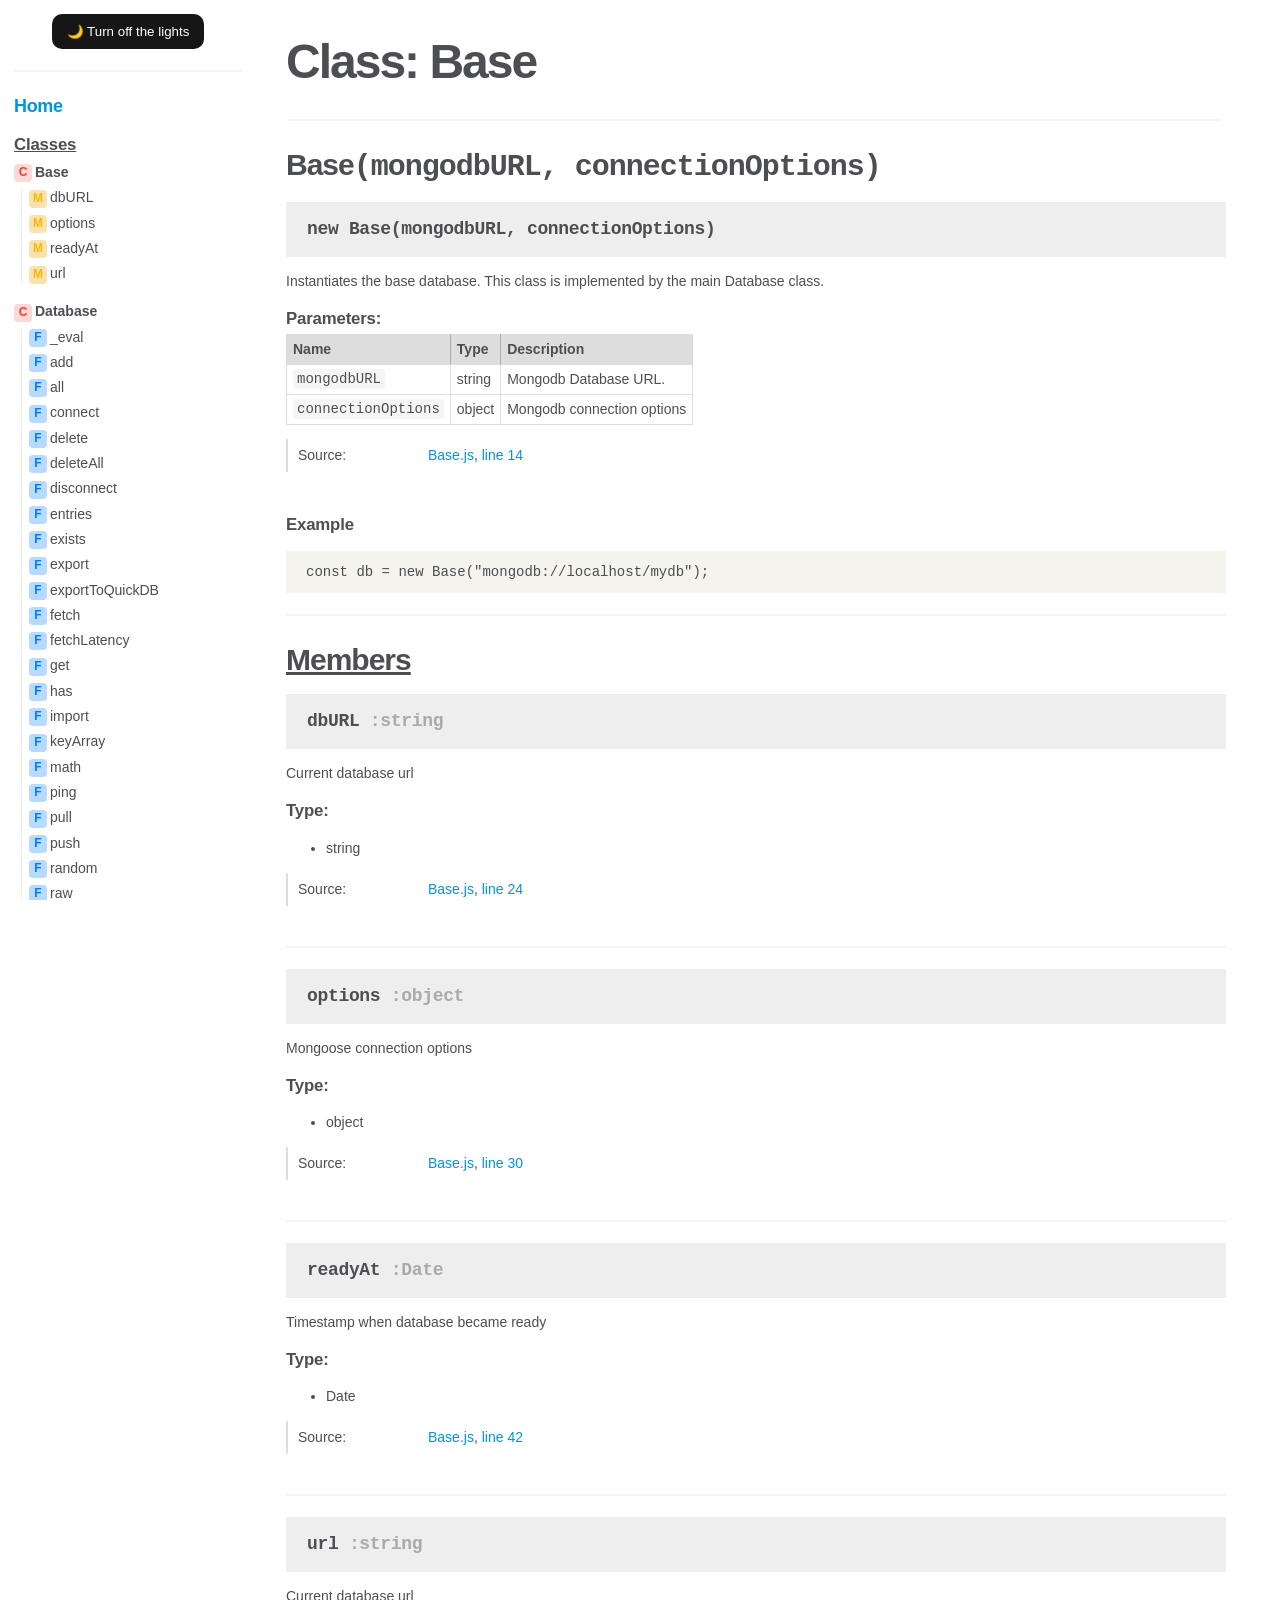
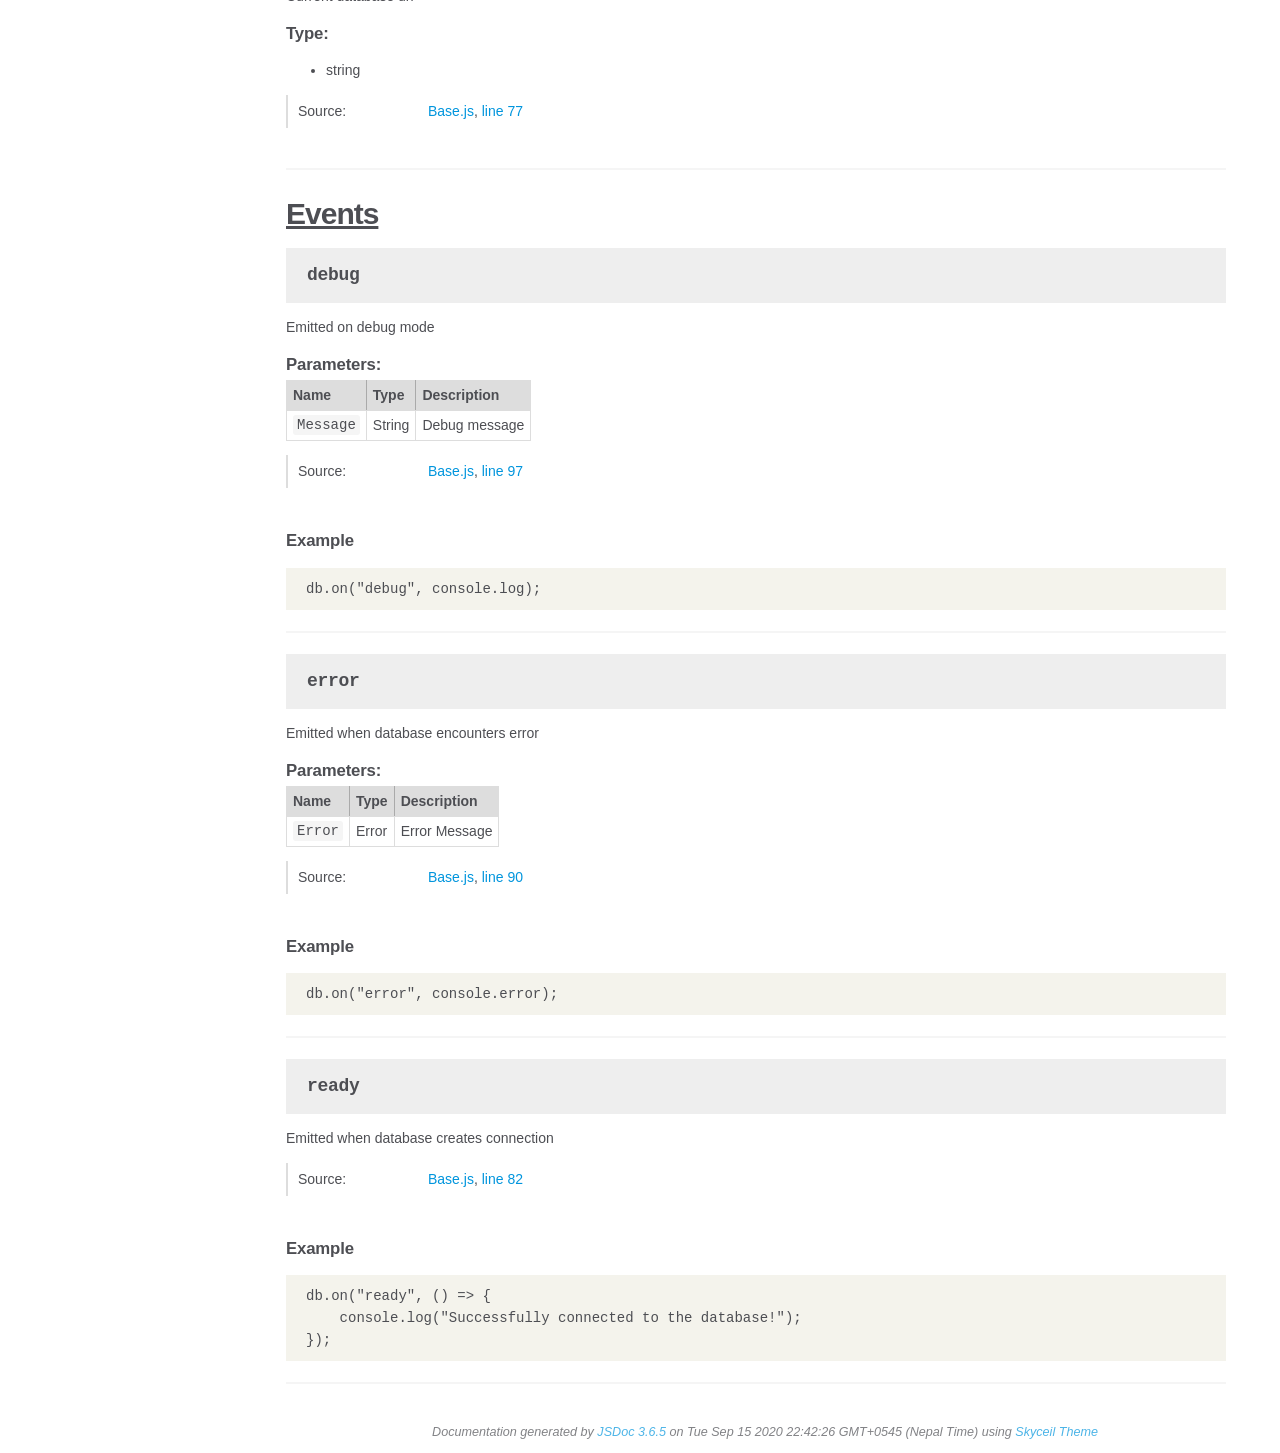
==== Base.html @ 70edd574 "update docs" ====
<!DOCTYPE html>
<html lang="en">
<head>
    <meta charset="utf-8">
    <title>Class: Base</title>

    <script src="scripts/prettify/prettify.js"></script>
    <script src="scripts/prettify/lang-css.js"></script>
    <script src="scripts/nav.js"></script>
    
    <meta name="viewport" content="width=device-width, initial-scale=1.0">

    <link type="text/css" rel="stylesheet" href="styles/skyceil.css">
    <link type="text/css" rel="stylesheet" href="styles/prettify.css">
</head>

<body>

<nav class="navbar">
    <div class="utilities">
        <center>
            <button class="theme" data-theme="light">🌙 Turn off the lights</button>
        </center>
    </div>
    <hr>
    <h4><a href="index.html">Home</a></h4><h5 class="no-bottom must-underline">Classes</h5><ul><li><span class="small-icon C">C</span><b><a href="Base.html">Base</a></b><ul class="has-class-methods"><li><span class="small-icon M">M</span><a href="Base.html#dbURL">dbURL</a></li><li><span class="small-icon M">M</span><a href="Base.html#options">options</a></li><li><span class="small-icon M">M</span><a href="Base.html#readyAt">readyAt</a></li><li><span class="small-icon M">M</span><a href="Base.html#url">url</a></li></ul></li><li><span class="small-icon C">C</span><b><a href="Database.html">Database</a></b><ul class="has-class-methods"><li><span class="small-icon F">F</span><a href="Database.html#_eval">_eval</a></li><li><span class="small-icon F">F</span><a href="Database.html#add">add</a></li><li><span class="small-icon F">F</span><a href="Database.html#all">all</a></li><li><span class="small-icon F">F</span><a href="Database.html#connect">connect</a></li><li><span class="small-icon F">F</span><a href="Database.html#delete">delete</a></li><li><span class="small-icon F">F</span><a href="Database.html#deleteAll">deleteAll</a></li><li><span class="small-icon F">F</span><a href="Database.html#disconnect">disconnect</a></li><li><span class="small-icon F">F</span><a href="Database.html#entries">entries</a></li><li><span class="small-icon F">F</span><a href="Database.html#exists">exists</a></li><li><span class="small-icon F">F</span><a href="Database.html#export">export</a></li><li><span class="small-icon F">F</span><a href="Database.html#exportToQuickDB">exportToQuickDB</a></li><li><span class="small-icon F">F</span><a href="Database.html#fetch">fetch</a></li><li><span class="small-icon F">F</span><a href="Database.html#fetchLatency">fetchLatency</a></li><li><span class="small-icon F">F</span><a href="Database.html#get">get</a></li><li><span class="small-icon F">F</span><a href="Database.html#has">has</a></li><li><span class="small-icon F">F</span><a href="Database.html#import">import</a></li><li><span class="small-icon F">F</span><a href="Database.html#keyArray">keyArray</a></li><li><span class="small-icon F">F</span><a href="Database.html#math">math</a></li><li><span class="small-icon F">F</span><a href="Database.html#ping">ping</a></li><li><span class="small-icon F">F</span><a href="Database.html#pull">pull</a></li><li><span class="small-icon F">F</span><a href="Database.html#push">push</a></li><li><span class="small-icon F">F</span><a href="Database.html#random">random</a></li><li><span class="small-icon F">F</span><a href="Database.html#raw">raw</a></li><li><span class="small-icon F">F</span><a href="Database.html#set">set</a></li><li><span class="small-icon F">F</span><a href="Database.html#startsWith">startsWith</a></li><li><span class="small-icon F">F</span><a href="Database.html#subtract">subtract</a></li><li><span class="small-icon F">F</span><a href="Database.html#toString">toString</a></li><li><span class="small-icon F">F</span><a href="Database.html#type">type</a></li><li><span class="small-icon F">F</span><a href="Database.html#valueArray">valueArray</a></li><li><span class="small-icon M">M</span><a href="Database.html#name">name</a></li><li><span class="small-icon M">M</span><a href="Database.html#schema">schema</a></li><li><span class="small-icon M">M</span><a href="Database.html#uptime">uptime</a></li><li><span class="small-icon M">M</span><a href="Database.html#utils">utils</a></li></ul></li><li><span class="small-icon C">C</span><b><a href="MemoryStorage.html">MemoryStorage</a></b><ul class="has-class-methods"><li><span class="small-icon F">F</span><a href="MemoryStorage.html#all">all</a></li><li><span class="small-icon F">F</span><a href="MemoryStorage.html#delete">delete</a></li><li><span class="small-icon F">F</span><a href="MemoryStorage.html#deleteAll">deleteAll</a></li><li><span class="small-icon F">F</span><a href="MemoryStorage.html#exists">exists</a></li><li><span class="small-icon F">F</span><a href="MemoryStorage.html#export">export</a></li><li><span class="small-icon F">F</span><a href="MemoryStorage.html#fetch">fetch</a></li><li><span class="small-icon F">F</span><a href="MemoryStorage.html#get">get</a></li><li><span class="small-icon F">F</span><a href="MemoryStorage.html#has">has</a></li><li><span class="small-icon F">F</span><a href="MemoryStorage.html#set">set</a></li><li><span class="small-icon F">F</span><a href="MemoryStorage.html#startsWith">startsWith</a></li></ul></li></ul><h5 class="no-bottom must-underline">Events</h5><ul><li><span class="small-icon E">E</span><a href="Base.html#event:debug">debug</a></li><li><span class="small-icon E">E</span><a href="Base.html#event:error">error</a></li><li><span class="small-icon E">E</span><a href="Base.html#event:ready">ready</a></li></ul>
</nav>

<div id="main">
    <div class="burger">
        <div class="burger-line-1"></div>
        <div class="burger-line-2"></div>
        <div class="burger-line-3"></div>
    </div>

    <h1 class="page-title">Class: Base</h1>

    




<section>
<header>
    <hr>
    
        <h2><span class="attribs"><span class="type-signature"></span></span>Base<span class="signature">(mongodbURL, connectionOptions)</span><span class="type-signature"></span></h2>
        
    
</header>

<article>
    <div class="container-overview">
    
        

    

    
    <h4 class="name" id="Base"><span class="type-signature"></span>new Base<span class="signature">(mongodbURL, connectionOptions)</span><span class="type-signature"></span></h4>
    

    



<div class="description">
    <p>Instantiates the base database.
This class is implemented by the main Database class.</p>
</div>









    <h5>Parameters:</h5>
    

<div class="table-box">
    <table class="params">
        <thead>
        <tr>
            
            <th>Name</th>
            

            <th>Type</th>

            

            

            <th class="last">Description</th>
        </tr>
        </thead>

        <tbody>
        

            <tr>
                
                    <td class="name"><code>mongodbURL</code></td>
                

                <td class="type">
                
                    
<span class="param-type">string</span>


                
                </td>

                

                

                <td class="description last"><p>Mongodb Database URL.</p></td>
            </tr>

        

            <tr>
                
                    <td class="name"><code>connectionOptions</code></td>
                

                <td class="type">
                
                    
<span class="param-type">object</span>


                
                </td>

                

                

                <td class="description last"><p>Mongodb connection options</p></td>
            </tr>

        
        </tbody>
    </table>
</div>






<dl class="details">

    

    

    

    

    

    

    

    

    

    

    

    

    
    <dt class="tag-source">Source:</dt>
    <dd class="tag-source"><ul class="dummy"><li>
        <a href="Base.js.html">Base.js</a>, <a href="Base.js.html#line14">line 14</a>
    </li></ul></dd>
    

    

    

    
</dl>



















    <h5>Example</h5>
    
    <pre class="prettyprint example linenums"><code>const db = new Base("mongodb://localhost/mydb");</code></pre>



<hr>
    
    </div>

    

    

    

    

    

    

    
        <h3 class="subsection-title">Members</h3>

        
            
<h4 class="name" id="dbURL"><span class="type-signature"></span>dbURL<span class="type-signature"> :string</span></h4>




<div class="description">
    <p>Current database url</p>
</div>



    <h5>Type:</h5>
    <ul>
        <li>
            
<span class="param-type">string</span>


        </li>
    </ul>





<dl class="details">

    

    

    

    

    

    

    

    

    

    

    

    

    
    <dt class="tag-source">Source:</dt>
    <dd class="tag-source"><ul class="dummy"><li>
        <a href="Base.js.html">Base.js</a>, <a href="Base.js.html#line24">line 24</a>
    </li></ul></dd>
    

    

    

    
</dl>






<hr>
        
            
<h4 class="name" id="options"><span class="type-signature"></span>options<span class="type-signature"> :object</span></h4>




<div class="description">
    <p>Mongoose connection options</p>
</div>



    <h5>Type:</h5>
    <ul>
        <li>
            
<span class="param-type">object</span>


        </li>
    </ul>





<dl class="details">

    

    

    

    

    

    

    

    

    

    

    

    

    
    <dt class="tag-source">Source:</dt>
    <dd class="tag-source"><ul class="dummy"><li>
        <a href="Base.js.html">Base.js</a>, <a href="Base.js.html#line30">line 30</a>
    </li></ul></dd>
    

    

    

    
</dl>






<hr>
        
            
<h4 class="name" id="readyAt"><span class="type-signature"></span>readyAt<span class="type-signature"> :Date</span></h4>




<div class="description">
    <p>Timestamp when database became ready</p>
</div>



    <h5>Type:</h5>
    <ul>
        <li>
            
<span class="param-type">Date</span>


        </li>
    </ul>





<dl class="details">

    

    

    

    

    

    

    

    

    

    

    

    

    
    <dt class="tag-source">Source:</dt>
    <dd class="tag-source"><ul class="dummy"><li>
        <a href="Base.js.html">Base.js</a>, <a href="Base.js.html#line42">line 42</a>
    </li></ul></dd>
    

    

    

    
</dl>






<hr>
        
            
<h4 class="name" id="url"><span class="type-signature"></span>url<span class="type-signature"> :string</span></h4>




<div class="description">
    <p>Current database url</p>
</div>



    <h5>Type:</h5>
    <ul>
        <li>
            
<span class="param-type">string</span>


        </li>
    </ul>





<dl class="details">

    

    

    

    

    

    

    

    

    

    

    

    

    
    <dt class="tag-source">Source:</dt>
    <dd class="tag-source"><ul class="dummy"><li>
        <a href="Base.js.html">Base.js</a>, <a href="Base.js.html#line77">line 77</a>
    </li></ul></dd>
    

    

    

    
</dl>






<hr>
        
    

    

    

    
        <h3 class="subsection-title">Events</h3>

        
            

    

    
    <h4 class="name" id="event:debug">debug</h4>
    

    



<div class="description">
    <p>Emitted on debug mode</p>
</div>









    <h5>Parameters:</h5>
    

<div class="table-box">
    <table class="params">
        <thead>
        <tr>
            
            <th>Name</th>
            

            <th>Type</th>

            

            

            <th class="last">Description</th>
        </tr>
        </thead>

        <tbody>
        

            <tr>
                
                    <td class="name"><code>Message</code></td>
                

                <td class="type">
                
                    
<span class="param-type">String</span>


                
                </td>

                

                

                <td class="description last"><p>Debug message</p></td>
            </tr>

        
        </tbody>
    </table>
</div>






<dl class="details">

    

    

    

    

    

    

    

    

    

    

    

    

    
    <dt class="tag-source">Source:</dt>
    <dd class="tag-source"><ul class="dummy"><li>
        <a href="Base.js.html">Base.js</a>, <a href="Base.js.html#line97">line 97</a>
    </li></ul></dd>
    

    

    

    
</dl>



















    <h5>Example</h5>
    
    <pre class="prettyprint example linenums"><code>db.on("debug", console.log);</code></pre>



<hr>
        
            

    

    
    <h4 class="name" id="event:error">error</h4>
    

    



<div class="description">
    <p>Emitted when database encounters error</p>
</div>









    <h5>Parameters:</h5>
    

<div class="table-box">
    <table class="params">
        <thead>
        <tr>
            
            <th>Name</th>
            

            <th>Type</th>

            

            

            <th class="last">Description</th>
        </tr>
        </thead>

        <tbody>
        

            <tr>
                
                    <td class="name"><code>Error</code></td>
                

                <td class="type">
                
                    
<span class="param-type">Error</span>


                
                </td>

                

                

                <td class="description last"><p>Error Message</p></td>
            </tr>

        
        </tbody>
    </table>
</div>






<dl class="details">

    

    

    

    

    

    

    

    

    

    

    

    

    
    <dt class="tag-source">Source:</dt>
    <dd class="tag-source"><ul class="dummy"><li>
        <a href="Base.js.html">Base.js</a>, <a href="Base.js.html#line90">line 90</a>
    </li></ul></dd>
    

    

    

    
</dl>



















    <h5>Example</h5>
    
    <pre class="prettyprint example linenums"><code>db.on("error", console.error);</code></pre>



<hr>
        
            

    

    
    <h4 class="name" id="event:ready">ready</h4>
    

    



<div class="description">
    <p>Emitted when database creates connection</p>
</div>













<dl class="details">

    

    

    

    

    

    

    

    

    

    

    

    

    
    <dt class="tag-source">Source:</dt>
    <dd class="tag-source"><ul class="dummy"><li>
        <a href="Base.js.html">Base.js</a>, <a href="Base.js.html#line82">line 82</a>
    </li></ul></dd>
    

    

    

    
</dl>



















    <h5>Example</h5>
    
    <pre class="prettyprint example linenums"><code>db.on("ready", () => {    console.log("Successfully connected to the database!");});</code></pre>



<hr>
        
    
</article>

</section>





</div>

<br class="clear">

<footer>
    Documentation generated by <a href="https://github.com/jsdoc/jsdoc">JSDoc 3.6.5</a> on Tue Sep 15 2020 22:42:26 GMT+0545 (Nepal Time) using <a href="https://github.com/zyrouge/jsdoc-skyceil">Skyceil Theme</a>
</footer>

<script>prettyPrint();</script>
<script src="scripts/linenumber.js"></script>

</body>
</html>
---- styles/skyceil.css ----
@font-face {
    font-family: 'Montserrat';
    font-weight: normal;
    font-style: normal;
    src: url('../fonts/Poppins-Regular.ttf') format('truetype');
}

@font-face {
    font-family: 'Montserrat Light';
    font-weight: normal;
    font-style: normal;
    src: url('../fonts/Poppins-Light.ttf') format('truetype');
}

:root {
    --font: #4d4e53;
    --second-font: #aaa;

    --background: #fff;

    --link: #0095dd;
    --attr-link: #999;

    --border: #ddd;
    --second-border: #eee;

    --code-bg: #e2e2e2;
    --simple-code: #f5f5f5;

    --disabled: #454545;
    --important-red: #950B02;
    
    --alpha-dark: #2f3136;
    --dark-lite: #24292e;
}

body[data-theme="dark"] {
    --font: #ccc;
    --second-font: #e1e1ff;

    --background: #161616;

    --link: #00a2f3;
    --attr-link: #d8d8e7;

    --border: #272727;
    --second-border: #252525;

    --code-bg: #3d3d3d;
    --simple-code: #1d1d1d;

    --disabled: #454545;
    --important-red: #950B02;
}

.theme {
    padding: 10px 15px;
    background: #161616;
    color: #fff;
    border: none;
    border-radius: 10px;
    outline: none;
}

body[data-theme="dark"] .theme {
    background: #fff;
    color: #161616;
}

html
{
    overflow-x: hidden;
    font-size: 14px;
}

body
{
    font-family: 'Montserrat', sans-serif;
    line-height: 1.5;
    color: var(--font);
    background-color: var(--background);
    margin: 0;
    padding: 0;
    width: 100%;
    height: 100%;
}

a, a:visited, a:active {
    color: var(--link);
    text-decoration: none;
}

a:hover {
    text-decoration: underline;
}

header
{
    display: block;
    padding-right: 4px;
}

tt, code, kbd, samp {
    font-family: Consolas, Monaco, 'Andale Mono', monospace;
}

.class-description {
    font-size: 130%;
    line-height: 140%;
    margin-bottom: 1em;
    margin-top: 1em;
}

.class-description:empty {
    margin: 0;
}

#main {
    float: right;
    width: 80%;
}

.page-title {
    padding-top: 1rem;
    padding-left: 30px;
}

article dl {
    margin-bottom: 40px;
}

article img {
  max-width: 100%;
}

section
{
    display: block;
    background-color: var(--background);
    padding: 0 24px 12px 30px;
    margin-right: 30px;
}

.variation {
    display: none;
}

.signature-attributes {
    font-size: 60%;
    color: var(--second-font);
    font-style: italic;
    font-weight: lighter;
}

nav
{
    display: block;
    float: left;
    width: 20%;
    box-sizing: border-box;
    padding: 1rem;
    position: fixed;
    overflow-x: auto;
    overflow-y: scroll;
    height: 100%;
    left: 0;
    transition: cubic-bezier(0.76, 0.01, 0.3, 0.99) 0.75s;
}

nav ul {
    font-size: 100%;
    line-height: 17px;
    padding: 0;
    margin: 0;
    margin-bottom: 12px;
    list-style-type: none;
}

nav .no-bottom {
    margin-bottom: 0 !important;
}

nav ul a, nav ul a:visited, nav ul a:active {
    line-height: 18px;
    color: var(--font);
}

nav ul a:active {
    text-decoration: underline;
}

nav h3 {
    margin-top: 12px;
}

nav li {
    margin-top: 6px;
}

.burger {
    display: none;
    width: 40px;
    position: fixed;
    top: 10px;
    right: 10px;
    z-index: 1;
    background: rgb(245, 245, 245, 0.5);
    border-radius: 5px;
    padding: 3px;
    transition: 0.5s;
}

.burger-line-1, .burger-line-2, .burger-line-3 {
    margin: 4px;
    padding: 3px;
    background: var(--font);
    border-radius: 5px;
    opacity: 1;
    transition: 0.5s;
}

.burger.is-active {
    border-radius: 20px;
}

.burger.is-active .burger-line-1 {
    transform: translateY(10px) rotate(45deg);
}

.burger.is-active .burger-line-2 {
    opacity: 0;
}

.burger.is-active .burger-line-3 {
    transform: translateY(-10px) rotate(-45deg);
}

footer {
    display: block;
    padding: 6px;
    font-style: italic;
    font-size: 90%;
    text-align: center;
    opacity: 0.7;
    padding-left: 20%;
    margin-bottom: 1rem;
}

h1, h2, h3, h4 {
    margin: 0;
}

h1
{
    font-family: 'Montserrat Light', sans-serif;
    font-size: 48px;
    letter-spacing: -2px;
    margin: 12px 24px 20px 0px;
}

h2, h3.subsection-title
{
    font-size: 30px;
    font-weight: 700;
    letter-spacing: -1px;
    margin-bottom: 12px;
}

h3.subsection-title {
    text-decoration: underline;
}

h3
{
    font-size: 24px;
    letter-spacing: -0.5px;
    margin-bottom: 12px;
}

h4
{
    font-size: 18px;
    letter-spacing: -0.33px;
    margin-bottom: 12px;
    color: var(--font);
}

h5, .container-overview .subsection-title
{
    font-size: 120%;
    font-weight: bold;
    letter-spacing: -0.01em;
    margin: 8px 0 3px 0;
}

h6
{
    font-size: 100%;
    letter-spacing: -0.01em;
    margin: 6px 0 3px 0;
    font-style: italic;
}

table
{
    border-spacing: 0;
    border: 0;
    border-collapse: collapse;
}

td, th
{
    border: 1px solid var(--border);
    margin: 0px;
    text-align: left;
    vertical-align: top;
    padding: 4px 6px;
    display: table-cell;
}

thead tr
{
    background-color: var(--border);
    font-weight: bold;
}

th { border-right: 1px solid var(--second-font); }
tr > th:last-child { border-right: 1px solid var(--border); }

.ancestors, .attribs { color: var(--attr-link); }
.ancestors a, .attribs a
{
    color: var(--attr-link) !important;
    text-decoration: none;
}

.clear
{
    clear: both;
}

.important
{
    font-weight: bold;
    color: var(--important-red);
}

.yes-def {
    text-indent: -1000px;
}

.type-signature {
    color: var(--second-font);
}

.name {
    background-color: var(--second-border);
    padding: 1rem 1.5rem;
    font-weight: bold;
}

.name, .signature {
    font-family: Consolas, Monaco, 'Andale Mono', monospace;
}

.details { margin-top: 14px; padding-bottom: 6px; border-left: 2px solid var(--border); }
.details dt { width: 120px; float: left; padding-left: 10px;  padding-top: 6px; }
.details dd { margin-left: 70px; }
.details ul { margin: 0; }
.details ul { list-style-type: none; }
.details li { margin-left: 30px; padding-top: 6px; }
.details .object-value { padding-top: 0; }
.details pre.prettyprint { margin: 0 }

.description {
    margin-bottom: 1em;
    margin-top: 1em;
}

.code-caption
{
    font-style: italic;
    font-size: 107%;
    margin: 0;
}

.source
{
    border: 1px solid var(--border);
    width: 80%;
    overflow: auto;
}

.prettyprint.source {
    width: inherit;
}

.source code
{
    font-size: 100%;
    line-height: 18px;
    display: block;
    padding: 4px 12px;
    margin: 0;
    color: var(--font);
}

.prettyprint code span.line
{
  display: inline-block;
}

.prettyprint.linenums
{
  padding: 10px 10px 0 70px;
  -webkit-user-select: none;
  -moz-user-select: none;
  -ms-user-select: none;
  user-select: none;
}

.prettyprint.linenums ol
{
  padding-left: 0;
}

.prettyprint.linenums li.selected,
.prettyprint.linenums li.selected *
{
  background-color: var(--code-bg);
}

body[data-theme="dark"] .prettyprint.linenums li.selected,
body[data-theme="dark"] .prettyprint.linenums li.selected *
{
  background-color: var(--code-bg);
}

.prettyprint.linenums li *
{
  -webkit-user-select: text;
  -moz-user-select: text;
  -ms-user-select: text;
  user-select: text;
}

.prettyprint.example {
    padding: 10px 20px;
}

.prettyprint.example li {
    margin-left: 25px;
}

.params .name, .props .name, .name code {
    color: var(--font);
    font-family: Consolas, Monaco, 'Andale Mono', monospace;
    font-size: 100%;
    margin: 3px 6px !important;
    vertical-align: middle;
    padding: 0 !important;
    background-color: transparent;
    font-weight: normal;
}

.name code, .simple-code {
    background-color: var(--simple-code);
    border-radius: 3px;
    padding: 2px 4px !important;
}

.params td.description > p:first-child,
.props td.description > p:first-child
{
    margin-top: 0;
    padding-top: 0;
}

.params td.description > p:last-child,
.props td.description > p:last-child
{
    margin-bottom: 0;
    padding-bottom: 0;
}

.disabled {
    color: var(--disabled);
}

hr {
    height: 2px;
    background-color: var(--simple-code);
    border: none;
    margin: 1.5rem 0;
    display: block;
}

.small-icon {
    background-color: #ffb8f9;
    color: #ff00e9;
    font-size: 12px;
    display: inline-block;
    width: 18px;
    height: 18px;
    margin-right: 3px;
    text-align: center;
    border-radius: 4px;
    font-weight: bold;
    vertical-align: middle;
}

/* scrollbar */
::-webkit-scrollbar {
  width: 5px;
}

::-webkit-scrollbar-track {
  background: #f2f2f2; 
}
 
::-webkit-scrollbar-thumb {
  background: var(--alpha-dark); 
}

::-webkit-scrollbar-thumb:hover {
  background: var(--dark-lite); 
}

body[data-theme="dark"] .small-icon {
    background-color: #720068;
}

.small-icon.C {
    background-color: #fadad8;
    color: #fd392b;
}

body[data-theme="dark"] .small-icon.C {
    background-color: #801e17;
}

.small-icon.F {
    background-color: #b8daff;
    color: #007bff;
}

body[data-theme="dark"] .small-icon.F {
    background-color: #003772;
}

.small-icon.M {
    background-color: #f8e3ae;
    color: #fcb603;
}

body[data-theme="dark"] .small-icon.M {
    background-color: #855f00;
}

.small-icon.E {
    background-color: #c1ffb8;
    color: #20fc03;
}

body[data-theme="dark"] .small-icon.E {
    background-color: #0e7c00;
}

nav .has-class-methods {
    margin-left: 0.5em;
    border-left: 1px solid var(--second-border);
    padding-left: 0.5em;
    margin-bottom: 1.33em;
}

.must-underline {
    text-decoration: underline;
}

.table-box {
    overflow-x: auto;
}

@media screen and (max-width: 768px) {
    nav {
        z-index: 5;
        left: -75%;
    }

    #main {
        float: right;
        width: 100%;
    }

    section {
        margin: 0;
        padding: 0 30px 12px 30px;
    }

    .burger {
        display: block;
    }

    nav.is-active {
        display: block;
        background: var(--background);
        width: 75%;
        left: 0;
    }

    footer {
        padding: 0;
    }
}
---- styles/prettify.css ----
/*! Color themes for Google Code Prettify | MIT License | github.com/jmblog/color-themes-for-google-code-prettify */
.prettyprint {
  background: #f4f3ec;
  font-family: Menlo, "Bitstream Vera Sans Mono", "DejaVu Sans Mono", Monaco, Consolas, monospace;
  border: 0 !important;
}

.pln {
  color: #22221b;
}

/* Specify class=linenums on a pre to get line numbering */
ol.linenums {
  margin-top: 0;
  margin-bottom: 0;
  color: #878573;
}

li.L0,
li.L1,
li.L2,
li.L3,
li.L4,
li.L5,
li.L6,
li.L7,
li.L8,
li.L9 {
  padding-left: 1em;
  background-color: #f4f3ec;
  list-style-type: decimal;
}

@media screen {

  /* string content */

  .str {
    color: #7d9726;
  }

  /* keyword */

  .kwd {
    color: #5f9182;
  }

  /* comment */

  .com {
    color: #878573;
  }

  /* type name */

  .typ {
    color: #36a166;
  }

  /* literal value */

  .lit {
    color: #ae7313;
  }

  /* punctuation */

  .pun {
    color: #22221b;
  }

  /* lisp open bracket */

  .opn {
    color: #22221b;
  }

  /* lisp close bracket */

  .clo {
    color: #22221b;
  }

  /* markup tag name */

  .tag {
    color: #ba6236;
  }

  /* markup attribute name */

  .atn {
    color: #ae7313;
  }

  /* markup attribute value */

  .atv {
    color: #5b9d48;
  }

  /* declaration */

  .dec {
    color: #ae7313;
  }

  /* variable name */

  .var {
    color: #ba6236;
  }

  /* function name */

  .fun {
    color: #36a166;
  }
}

 body[data-theme="dark"] .prettyprint {
	 background: #1d1f21;
	 font-family: Menlo, "Bitstream Vera Sans Mono", "DejaVu Sans Mono", Monaco, Consolas, monospace;
	 border: 0 !important;
}
 body[data-theme="dark"] .pln {
	 color: #c5c8c6;
}
 body[data-theme="dark"] ol.linenums {
	 margin-top: 0;
	 margin-bottom: 0;
	 color: #969896;
}
 body[data-theme="dark"] li.L0, body[data-theme="dark"] li.L1, body[data-theme="dark"] li.L2, body[data-theme="dark"] li.L3, body[data-theme="dark"] li.L4, body[data-theme="dark"] li.L5, body[data-theme="dark"] li.L6, body[data-theme="dark"] li.L7, body[data-theme="dark"] li.L8, body[data-theme="dark"] li.L9 {
	 padding-left: 1em;
	 background-color: #1d1f21;
	 list-style-type: decimal;
}
 @media screen {
	 body[data-theme="dark"] .str {
		 color: #b5bd68;
	}
	 body[data-theme="dark"] .kwd {
		 color: #b294bb;
	}
	 body[data-theme="dark"] .com {
		 color: #969896;
	}
	 body[data-theme="dark"] .typ {
		 color: #81a2be;
	}
	 body[data-theme="dark"] .lit {
		 color: #de935f;
	}
	 body[data-theme="dark"] .pun {
		 color: #c5c8c6;
	}
	 body[data-theme="dark"] .opn {
		 color: #c5c8c6;
	}
	 body[data-theme="dark"] .clo {
		 color: #c5c8c6;
	}
	 body[data-theme="dark"] .tag {
		 color: #c66;
	}
	 body[data-theme="dark"] .atn {
		 color: #de935f;
	}
	 body[data-theme="dark"] .atv {
		 color: #8abeb7;
	}
	 body[data-theme="dark"] .dec {
		 color: #de935f;
	}
	 body[data-theme="dark"] .var {
		 color: #c66;
	}
	 body[data-theme="dark"] .fun {
		 color: #81a2be;
	}
}
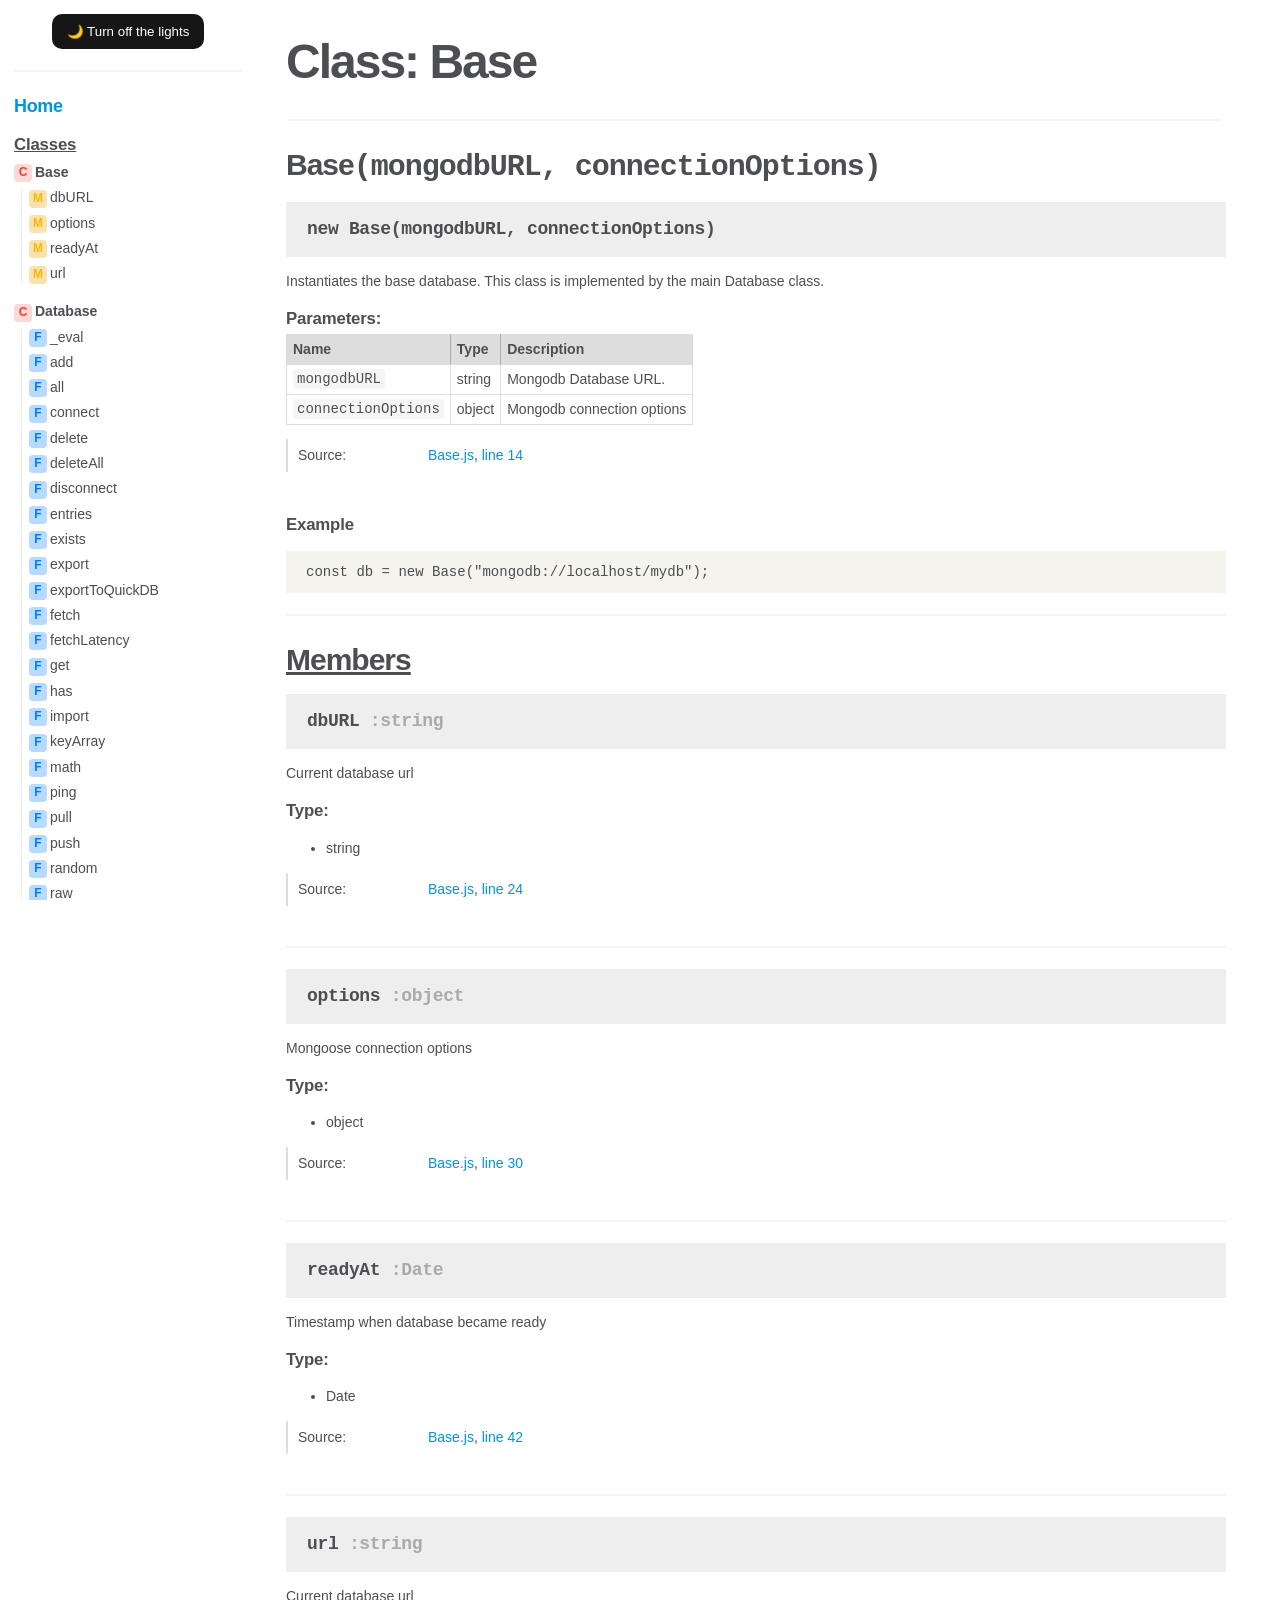
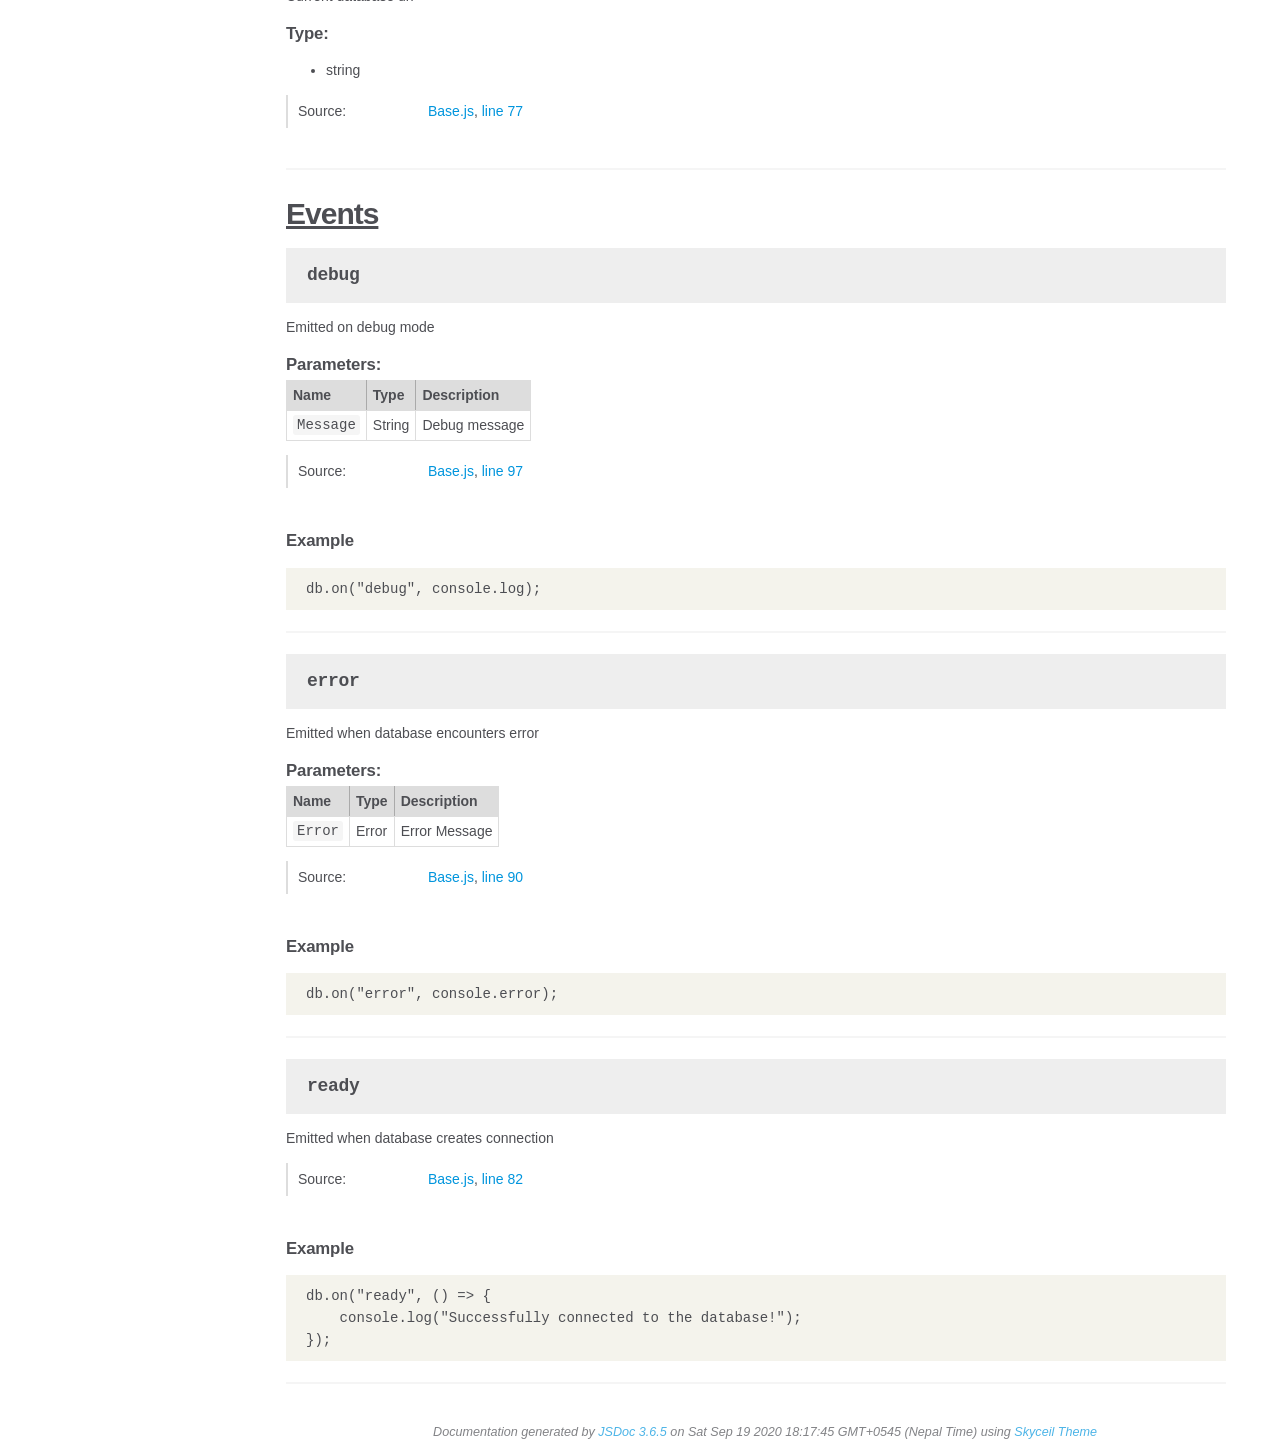
==== commit 03d768f3: "docs update" ====
--- a/Base.html
+++ b/Base.html
@@ -941,7 +941,7 @@
 <br class="clear">
 
 <footer>
-    Documentation generated by <a href="https://github.com/jsdoc/jsdoc">JSDoc 3.6.5</a> on Tue Sep 15 2020 22:42:26 GMT+0545 (Nepal Time) using <a href="https://github.com/zyrouge/jsdoc-skyceil">Skyceil Theme</a>
+    Documentation generated by <a href="https://github.com/jsdoc/jsdoc">JSDoc 3.6.5</a> on Sat Sep 19 2020 18:17:45 GMT+0545 (Nepal Time) using <a href="https://github.com/zyrouge/jsdoc-skyceil">Skyceil Theme</a>
 </footer>
 
 <script>prettyPrint();</script>
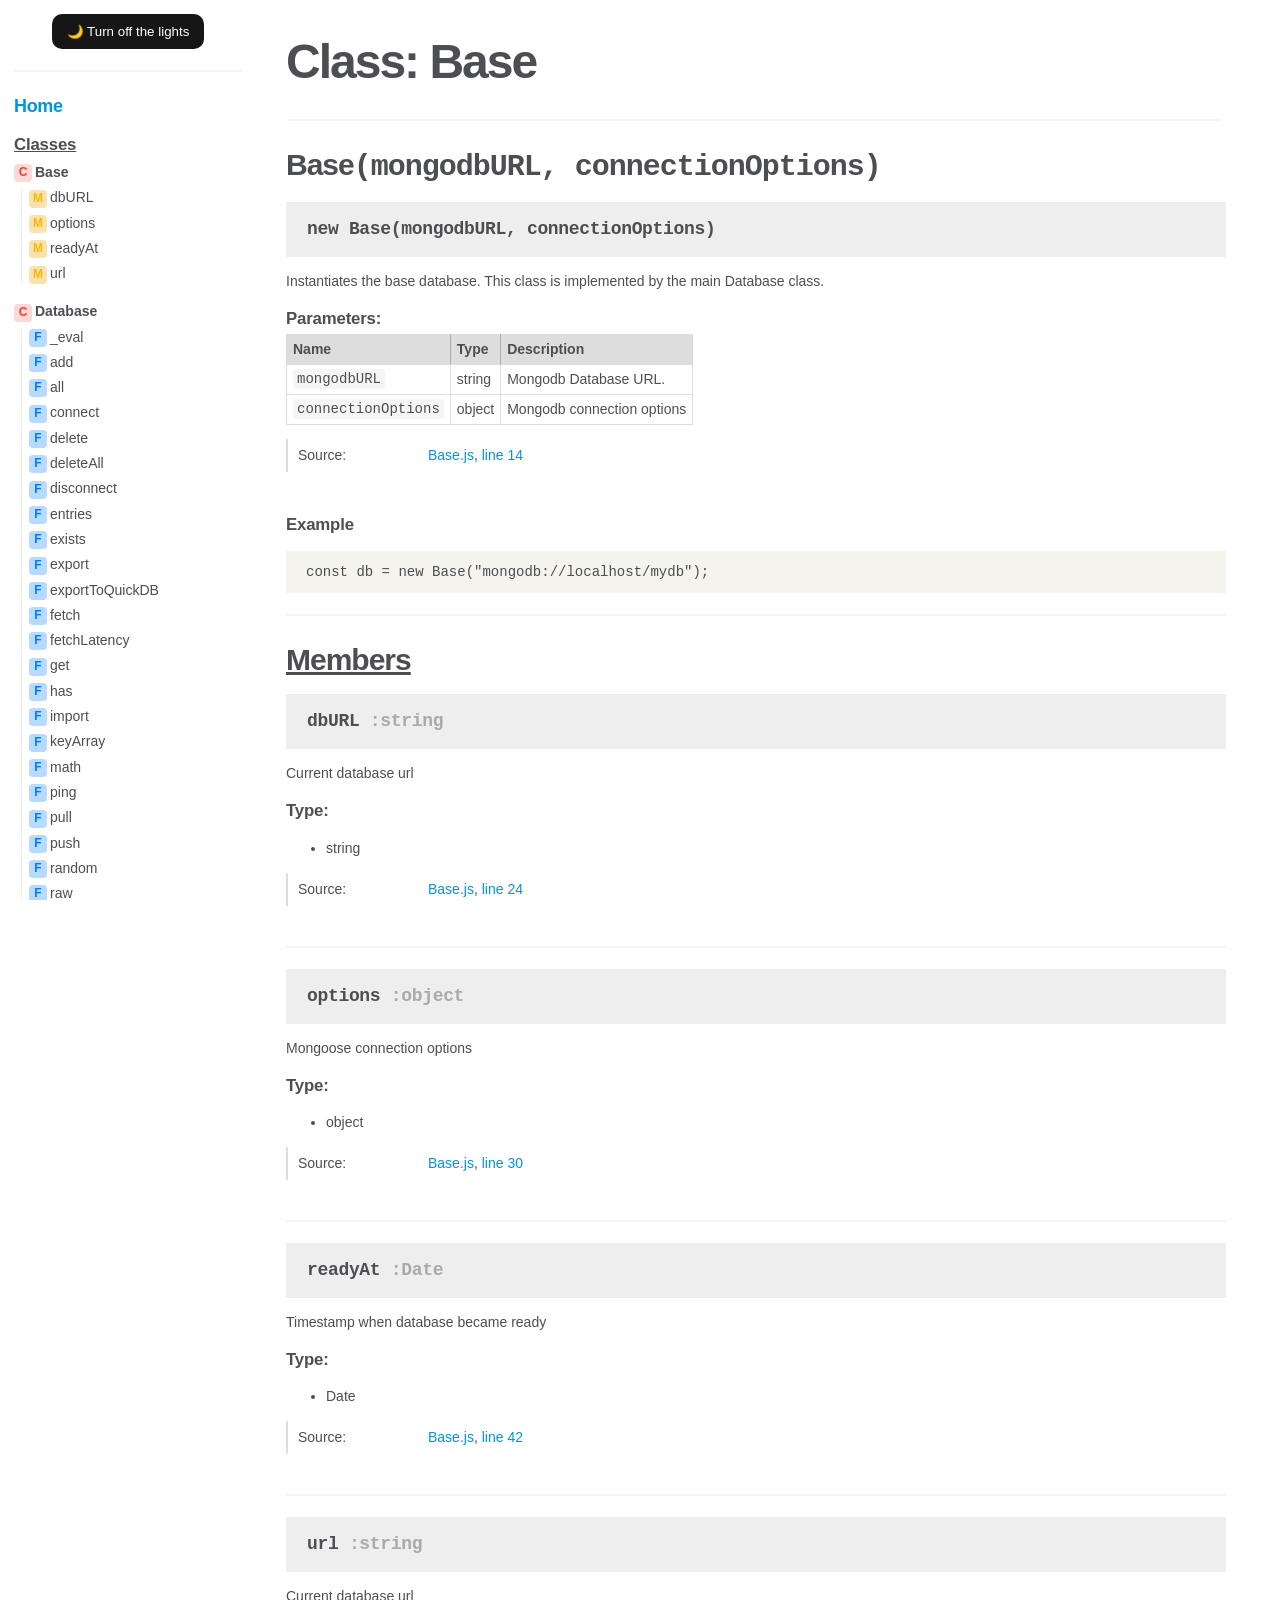
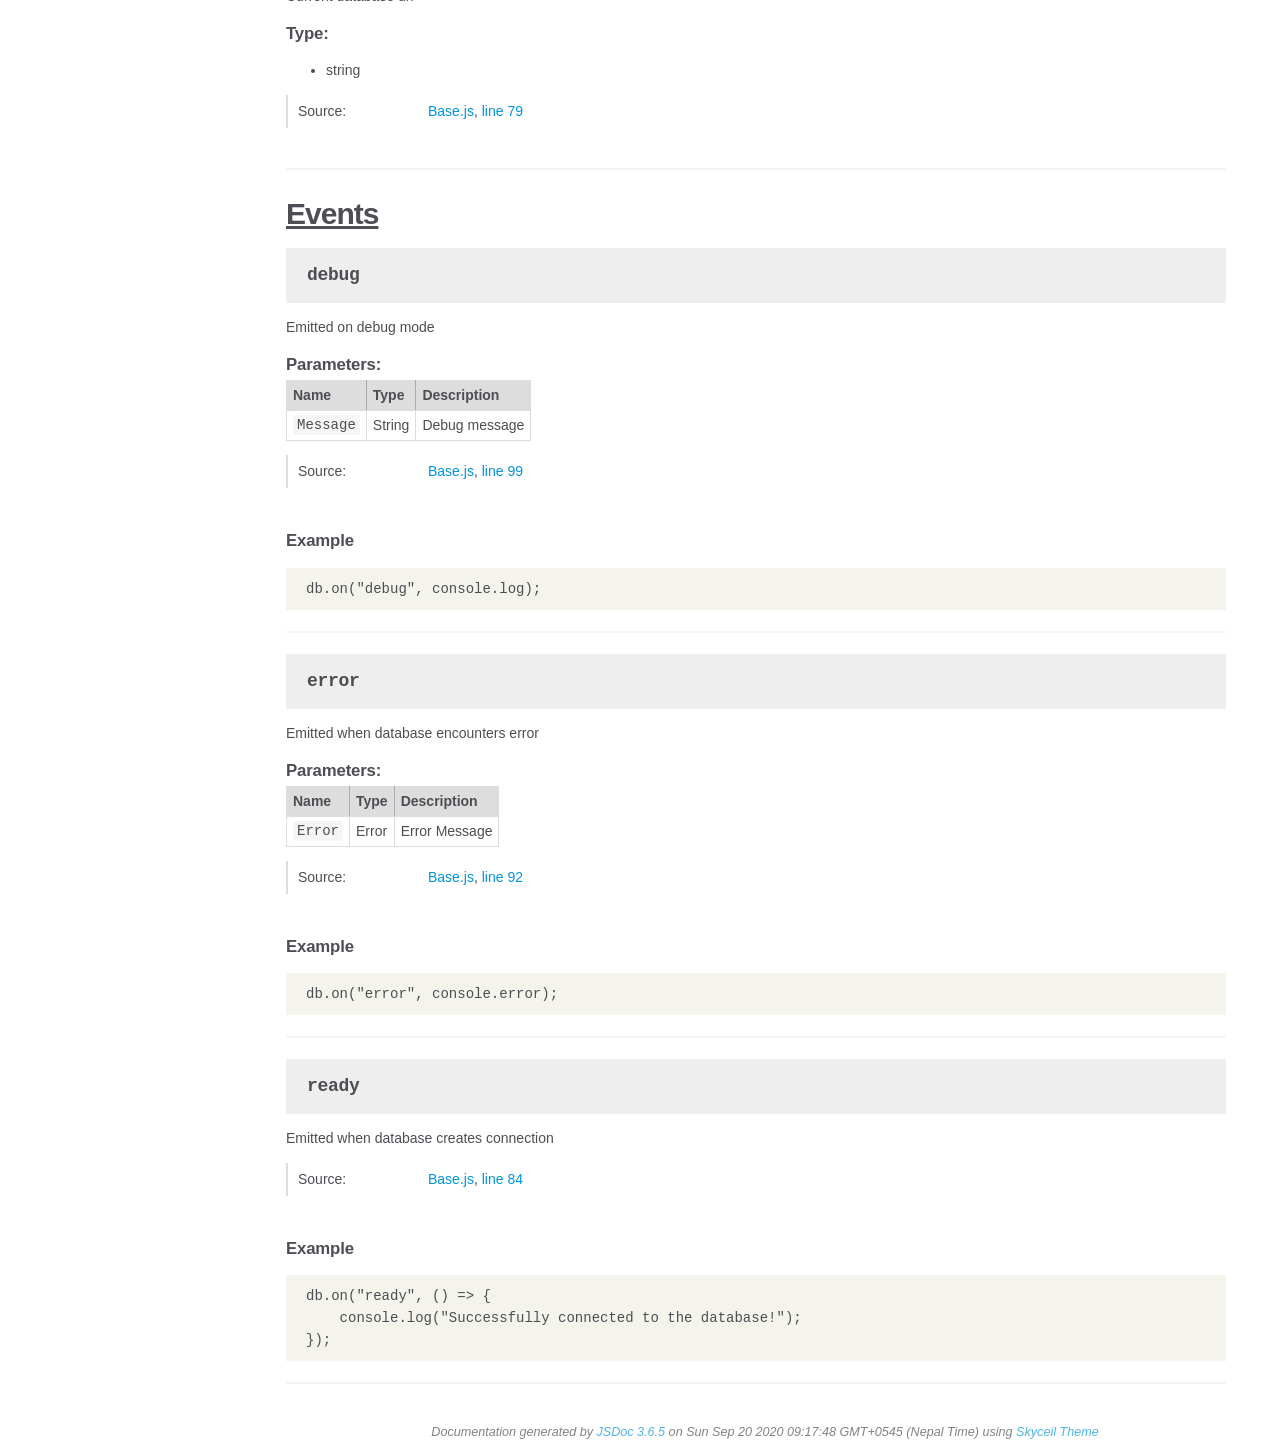
==== commit 923b6558: "v2 docs" ====
--- a/Base.html
+++ b/Base.html
@@ -23,7 +23,7 @@
         </center>
     </div>
     <hr>
-    <h4><a href="index.html">Home</a></h4><h5 class="no-bottom must-underline">Classes</h5><ul><li><span class="small-icon C">C</span><b><a href="Base.html">Base</a></b><ul class="has-class-methods"><li><span class="small-icon M">M</span><a href="Base.html#dbURL">dbURL</a></li><li><span class="small-icon M">M</span><a href="Base.html#options">options</a></li><li><span class="small-icon M">M</span><a href="Base.html#readyAt">readyAt</a></li><li><span class="small-icon M">M</span><a href="Base.html#url">url</a></li></ul></li><li><span class="small-icon C">C</span><b><a href="Database.html">Database</a></b><ul class="has-class-methods"><li><span class="small-icon F">F</span><a href="Database.html#_eval">_eval</a></li><li><span class="small-icon F">F</span><a href="Database.html#add">add</a></li><li><span class="small-icon F">F</span><a href="Database.html#all">all</a></li><li><span class="small-icon F">F</span><a href="Database.html#connect">connect</a></li><li><span class="small-icon F">F</span><a href="Database.html#delete">delete</a></li><li><span class="small-icon F">F</span><a href="Database.html#deleteAll">deleteAll</a></li><li><span class="small-icon F">F</span><a href="Database.html#disconnect">disconnect</a></li><li><span class="small-icon F">F</span><a href="Database.html#entries">entries</a></li><li><span class="small-icon F">F</span><a href="Database.html#exists">exists</a></li><li><span class="small-icon F">F</span><a href="Database.html#export">export</a></li><li><span class="small-icon F">F</span><a href="Database.html#exportToQuickDB">exportToQuickDB</a></li><li><span class="small-icon F">F</span><a href="Database.html#fetch">fetch</a></li><li><span class="small-icon F">F</span><a href="Database.html#fetchLatency">fetchLatency</a></li><li><span class="small-icon F">F</span><a href="Database.html#get">get</a></li><li><span class="small-icon F">F</span><a href="Database.html#has">has</a></li><li><span class="small-icon F">F</span><a href="Database.html#import">import</a></li><li><span class="small-icon F">F</span><a href="Database.html#keyArray">keyArray</a></li><li><span class="small-icon F">F</span><a href="Database.html#math">math</a></li><li><span class="small-icon F">F</span><a href="Database.html#ping">ping</a></li><li><span class="small-icon F">F</span><a href="Database.html#pull">pull</a></li><li><span class="small-icon F">F</span><a href="Database.html#push">push</a></li><li><span class="small-icon F">F</span><a href="Database.html#random">random</a></li><li><span class="small-icon F">F</span><a href="Database.html#raw">raw</a></li><li><span class="small-icon F">F</span><a href="Database.html#set">set</a></li><li><span class="small-icon F">F</span><a href="Database.html#startsWith">startsWith</a></li><li><span class="small-icon F">F</span><a href="Database.html#subtract">subtract</a></li><li><span class="small-icon F">F</span><a href="Database.html#toString">toString</a></li><li><span class="small-icon F">F</span><a href="Database.html#type">type</a></li><li><span class="small-icon F">F</span><a href="Database.html#valueArray">valueArray</a></li><li><span class="small-icon M">M</span><a href="Database.html#name">name</a></li><li><span class="small-icon M">M</span><a href="Database.html#schema">schema</a></li><li><span class="small-icon M">M</span><a href="Database.html#uptime">uptime</a></li><li><span class="small-icon M">M</span><a href="Database.html#utils">utils</a></li></ul></li><li><span class="small-icon C">C</span><b><a href="MemoryStorage.html">MemoryStorage</a></b><ul class="has-class-methods"><li><span class="small-icon F">F</span><a href="MemoryStorage.html#all">all</a></li><li><span class="small-icon F">F</span><a href="MemoryStorage.html#delete">delete</a></li><li><span class="small-icon F">F</span><a href="MemoryStorage.html#deleteAll">deleteAll</a></li><li><span class="small-icon F">F</span><a href="MemoryStorage.html#exists">exists</a></li><li><span class="small-icon F">F</span><a href="MemoryStorage.html#export">export</a></li><li><span class="small-icon F">F</span><a href="MemoryStorage.html#fetch">fetch</a></li><li><span class="small-icon F">F</span><a href="MemoryStorage.html#get">get</a></li><li><span class="small-icon F">F</span><a href="MemoryStorage.html#has">has</a></li><li><span class="small-icon F">F</span><a href="MemoryStorage.html#set">set</a></li><li><span class="small-icon F">F</span><a href="MemoryStorage.html#startsWith">startsWith</a></li></ul></li></ul><h5 class="no-bottom must-underline">Events</h5><ul><li><span class="small-icon E">E</span><a href="Base.html#event:debug">debug</a></li><li><span class="small-icon E">E</span><a href="Base.html#event:error">error</a></li><li><span class="small-icon E">E</span><a href="Base.html#event:ready">ready</a></li></ul>
+    <h4><a href="index.html">Home</a></h4><h5 class="no-bottom must-underline">Classes</h5><ul><li><span class="small-icon C">C</span><b><a href="Base.html">Base</a></b><ul class="has-class-methods"><li><span class="small-icon M">M</span><a href="Base.html#dbURL">dbURL</a></li><li><span class="small-icon M">M</span><a href="Base.html#options">options</a></li><li><span class="small-icon M">M</span><a href="Base.html#readyAt">readyAt</a></li><li><span class="small-icon M">M</span><a href="Base.html#url">url</a></li></ul></li><li><span class="small-icon C">C</span><b><a href="Database.html">Database</a></b><ul class="has-class-methods"><li><span class="small-icon F">F</span><a href="Database.html#_eval">_eval</a></li><li><span class="small-icon F">F</span><a href="Database.html#add">add</a></li><li><span class="small-icon F">F</span><a href="Database.html#all">all</a></li><li><span class="small-icon F">F</span><a href="Database.html#connect">connect</a></li><li><span class="small-icon F">F</span><a href="Database.html#delete">delete</a></li><li><span class="small-icon F">F</span><a href="Database.html#deleteAll">deleteAll</a></li><li><span class="small-icon F">F</span><a href="Database.html#disconnect">disconnect</a></li><li><span class="small-icon F">F</span><a href="Database.html#entries">entries</a></li><li><span class="small-icon F">F</span><a href="Database.html#exists">exists</a></li><li><span class="small-icon F">F</span><a href="Database.html#export">export</a></li><li><span class="small-icon F">F</span><a href="Database.html#exportToQuickDB">exportToQuickDB</a></li><li><span class="small-icon F">F</span><a href="Database.html#fetch">fetch</a></li><li><span class="small-icon F">F</span><a href="Database.html#fetchLatency">fetchLatency</a></li><li><span class="small-icon F">F</span><a href="Database.html#get">get</a></li><li><span class="small-icon F">F</span><a href="Database.html#has">has</a></li><li><span class="small-icon F">F</span><a href="Database.html#import">import</a></li><li><span class="small-icon F">F</span><a href="Database.html#keyArray">keyArray</a></li><li><span class="small-icon F">F</span><a href="Database.html#math">math</a></li><li><span class="small-icon F">F</span><a href="Database.html#ping">ping</a></li><li><span class="small-icon F">F</span><a href="Database.html#pull">pull</a></li><li><span class="small-icon F">F</span><a href="Database.html#push">push</a></li><li><span class="small-icon F">F</span><a href="Database.html#random">random</a></li><li><span class="small-icon F">F</span><a href="Database.html#raw">raw</a></li><li><span class="small-icon F">F</span><a href="Database.html#set">set</a></li><li><span class="small-icon F">F</span><a href="Database.html#startsWith">startsWith</a></li><li><span class="small-icon F">F</span><a href="Database.html#subtract">subtract</a></li><li><span class="small-icon F">F</span><a href="Database.html#table">table</a></li><li><span class="small-icon F">F</span><a href="Database.html#toString">toString</a></li><li><span class="small-icon F">F</span><a href="Database.html#type">type</a></li><li><span class="small-icon F">F</span><a href="Database.html#valueArray">valueArray</a></li><li><span class="small-icon M">M</span><a href="Database.html#name">name</a></li><li><span class="small-icon M">M</span><a href="Database.html#schema">schema</a></li><li><span class="small-icon M">M</span><a href="Database.html#uptime">uptime</a></li><li><span class="small-icon M">M</span><a href="Database.html#utils">utils</a></li></ul></li><li><span class="small-icon C">C</span><b><a href="MemoryStorage.html">MemoryStorage</a></b><ul class="has-class-methods"><li><span class="small-icon F">F</span><a href="MemoryStorage.html#all">all</a></li><li><span class="small-icon F">F</span><a href="MemoryStorage.html#delete">delete</a></li><li><span class="small-icon F">F</span><a href="MemoryStorage.html#deleteAll">deleteAll</a></li><li><span class="small-icon F">F</span><a href="MemoryStorage.html#exists">exists</a></li><li><span class="small-icon F">F</span><a href="MemoryStorage.html#export">export</a></li><li><span class="small-icon F">F</span><a href="MemoryStorage.html#fetch">fetch</a></li><li><span class="small-icon F">F</span><a href="MemoryStorage.html#get">get</a></li><li><span class="small-icon F">F</span><a href="MemoryStorage.html#has">has</a></li><li><span class="small-icon F">F</span><a href="MemoryStorage.html#set">set</a></li><li><span class="small-icon F">F</span><a href="MemoryStorage.html#startsWith">startsWith</a></li></ul></li></ul><h5 class="no-bottom must-underline">Events</h5><ul><li><span class="small-icon E">E</span><a href="Base.html#event:debug">debug</a></li><li><span class="small-icon E">E</span><a href="Base.html#event:error">error</a></li><li><span class="small-icon E">E</span><a href="Base.html#event:ready">ready</a></li></ul>
 </nav>
 
 <div id="main">
@@ -513,7 +513,7 @@
     
     <dt class="tag-source">Source:</dt>
     <dd class="tag-source"><ul class="dummy"><li>
-        <a href="Base.js.html">Base.js</a>, <a href="Base.js.html#line77">line 77</a>
+        <a href="Base.js.html">Base.js</a>, <a href="Base.js.html#line79">line 79</a>
     </li></ul></dd>
     
 
@@ -649,7 +649,7 @@
     
     <dt class="tag-source">Source:</dt>
     <dd class="tag-source"><ul class="dummy"><li>
-        <a href="Base.js.html">Base.js</a>, <a href="Base.js.html#line97">line 97</a>
+        <a href="Base.js.html">Base.js</a>, <a href="Base.js.html#line99">line 99</a>
     </li></ul></dd>
     
 
@@ -794,7 +794,7 @@
     
     <dt class="tag-source">Source:</dt>
     <dd class="tag-source"><ul class="dummy"><li>
-        <a href="Base.js.html">Base.js</a>, <a href="Base.js.html#line90">line 90</a>
+        <a href="Base.js.html">Base.js</a>, <a href="Base.js.html#line92">line 92</a>
     </li></ul></dd>
     
 
@@ -888,7 +888,7 @@
     
     <dt class="tag-source">Source:</dt>
     <dd class="tag-source"><ul class="dummy"><li>
-        <a href="Base.js.html">Base.js</a>, <a href="Base.js.html#line82">line 82</a>
+        <a href="Base.js.html">Base.js</a>, <a href="Base.js.html#line84">line 84</a>
     </li></ul></dd>
     
 
@@ -941,7 +941,7 @@
 <br class="clear">
 
 <footer>
-    Documentation generated by <a href="https://github.com/jsdoc/jsdoc">JSDoc 3.6.5</a> on Sat Sep 19 2020 18:17:45 GMT+0545 (Nepal Time) using <a href="https://github.com/zyrouge/jsdoc-skyceil">Skyceil Theme</a>
+    Documentation generated by <a href="https://github.com/jsdoc/jsdoc">JSDoc 3.6.5</a> on Sun Sep 20 2020 09:17:48 GMT+0545 (Nepal Time) using <a href="https://github.com/zyrouge/jsdoc-skyceil">Skyceil Theme</a>
 </footer>
 
 <script>prettyPrint();</script>
